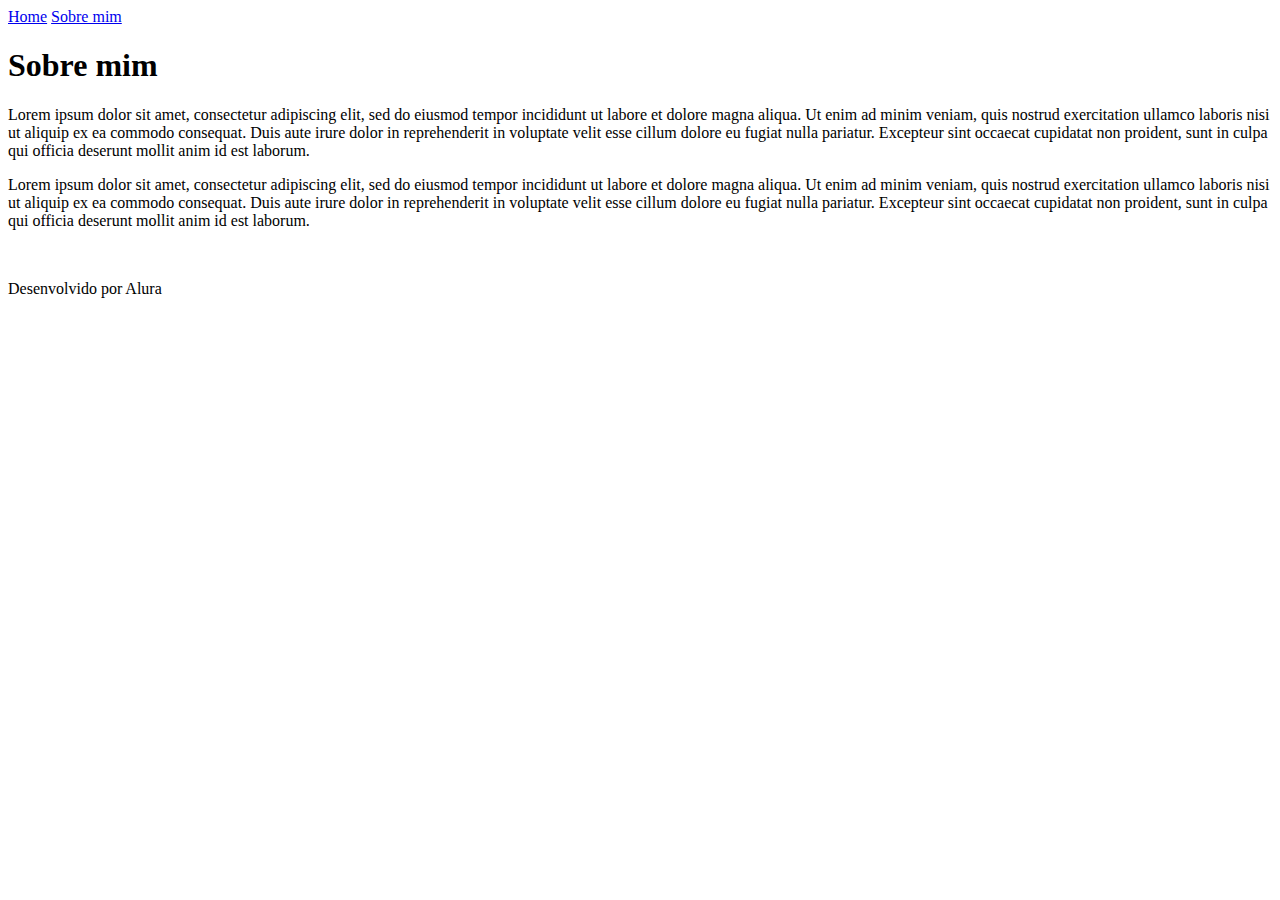
==== about.html @ a64499c3 "Add files via upload" ====
<!DOCTYPE html>
<html lang="pt-br">
<head>
    <meta charset="UTF-8">
    <meta name="viewport" content="width=device-width, initial-scale=1.0">
    <title>Sobre mim</title>
    <link rel="stylesheet" href="./styles/style.css">
</head>
<body>
    <header class="cabecalho">
        <nav class="cabecalho__menu">
        <a class="cabecalho__menu__link" href="Atividade figma.html">Home</a>
        <a class="cabecalho__menu__link" href="about.html">Sobre mim</a>
        </nav>
    </header>
    <main class="apresentacao">
        <section class="apresentacao__conteudo">
        <h1 class="apresentacao__conteudo__titulo">Sobre mim</h1>
        <p class="apresentacao__conteudo__texto">Lorem ipsum dolor sit amet, consectetur adipiscing elit, sed do eiusmod tempor incididunt ut labore et dolore magna aliqua. Ut enim ad minim veniam, quis nostrud exercitation ullamco laboris nisi ut aliquip ex ea commodo consequat. Duis aute irure dolor in reprehenderit in voluptate velit esse cillum dolore eu fugiat nulla pariatur. Excepteur sint occaecat cupidatat non proident, sunt in culpa qui officia deserunt mollit anim id est laborum.</p>
        <p class="apresentacao__conteudo__texto">Lorem ipsum dolor sit amet, consectetur adipiscing elit, sed do eiusmod tempor incididunt ut labore et dolore magna aliqua. Ut enim ad minim veniam, quis nostrud exercitation ullamco laboris nisi ut aliquip ex ea commodo consequat. Duis aute irure dolor in reprehenderit in voluptate velit esse cillum dolore eu fugiat nulla pariatur. Excepteur sint occaecat cupidatat non proident, sunt in culpa qui officia deserunt mollit anim id est laborum.</p>
        </section>
        <img class="apresentacao__imagem" src="./assets/Imagem.png" alt="">
    </main>
    <footer class="rodape">
        <p>Desenvolvido por Alura</p>
    </footer>
</body>
</html>
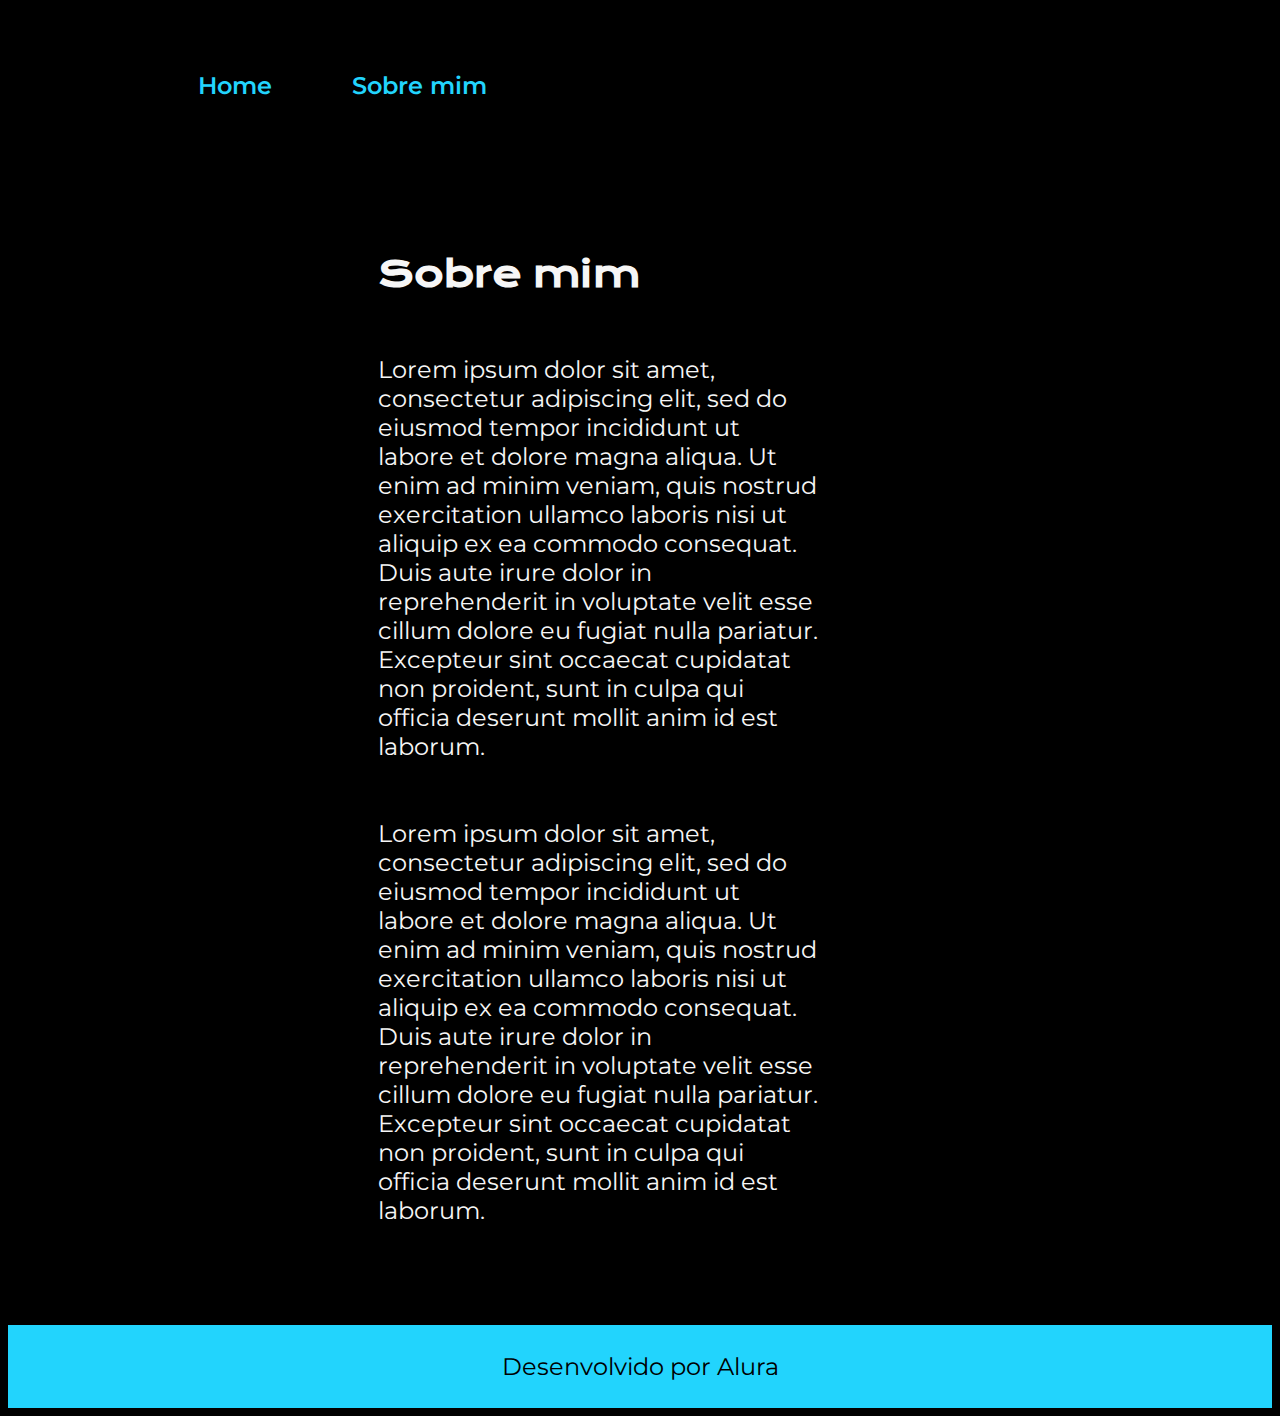
==== commit 600f50c9: "Update about.html" ====
--- a/about.html
+++ b/about.html
@@ -4,7 +4,7 @@
     <meta charset="UTF-8">
     <meta name="viewport" content="width=device-width, initial-scale=1.0">
     <title>Sobre mim</title>
-    <link rel="stylesheet" href="./styles/style.css">
+    <link rel="stylesheet" href="style.css">
 </head>
 <body>
     <header class="cabecalho">
@@ -25,4 +25,4 @@
         <p>Desenvolvido por Alura</p>
     </footer>
 </body>
-</html>+</html>
--- a/style.css
+++ b/style.css
@@ -0,0 +1,145 @@
+@import url('https://fonts.googleapis.com/css2?family=Krona+One&family=Montserrat:ital,wght@0,100..900;1,100..900&display=swap');
+
+
+ *{ 
+    margin: 10;
+    padding: 10;
+    border: 2 solid white;
+ }
+
+:root{
+    --cor-primaria: #000000;
+    --cor-secundaria: #f6f6f6;
+    --cor-terciaria: #22d4fd;
+    --cor-hover: #272727;
+    --fonte-primaria: 'Krona One', sans-serif; 
+    --fonte-secundaria: 'montserrat', sans-serif;
+ }
+body{
+    box-sizing: border-box;
+    background-color: var(--cor-primaria);
+    color: var(--cor-secundaria);
+
+}
+
+.cabecalho{
+    padding: 5% 15%;
+    
+}
+.cabecalho__menu{
+    display: flex;
+    gap: 80px;
+}
+.cabecalho__menu__link {
+    font-family: var(--fonte-secundaria);
+    font-size: 1.5rem;
+    font-weight: 600;
+    color: var(--cor-terciaria);
+    text-decoration: none;
+
+}
+.titulo {
+    border: 2 solid var(--cor-primaria);
+    color: var(--cor-terciaria);
+}
+.nome {
+    color: var(--cor-terciaria);
+}
+.apresentacao {
+    padding: 5% 15%;
+    display: flex;
+    justify-content: center;
+    gap: 82px;
+}
+
+.apresentacao__conteudo {
+    width: 50%;
+    display: flex; 
+    flex-direction: column;
+    gap: 10px;
+}
+
+.apresentacao__conteudo__titulo {
+    font-family: var(--fonte-primaria);
+    font-size: 2.25rem;
+}
+
+.apresentacao__conteudo__texto{
+    font-family: var(--fonte-secundaria);
+    font-weight:400;
+    font-size: 1.5rem;
+}
+.apresentacao__links {
+    
+    font-family: var(--fonte-secundaria);
+    font-weight: 600;
+    display: flex;
+    flex-direction: column;
+    align-items: center;
+    gap: 30px;
+    justify-content: space-between;
+}
+.apresentacao__links__subtitulo{
+    font-family: var(--fonte-primaria);
+    font-size: 1.5rem;
+    font-weight: 400;
+}
+.apresentacao__links__navegacao {
+    display: flex;
+    justify-content: center;
+    gap: 16px;
+    border: 1px solid var(--cor-terciaria);
+    font-size: 1.5rem;
+    width: 50%;
+    padding: 21.5px 0;
+    text-align: center;
+    border-radius: 8px;
+    text-decoration: none;
+    color: var(--cor-secundaria);
+
+}
+.apresentacao__links__navegacao:hover {
+    background-color: var(--cor-hover);
+    padding: 3%;
+}
+
+.apresentacao__imagem{
+    width: auto;
+}
+.rodape {
+    
+    font-family: var(--fonte-secundaria);
+    font-size: 1.5rem;
+    font-weight: 400;
+    color: black;
+    background-color: var(--cor-terciaria);
+    padding: 3px;
+    text-align: center;
+    margin: 1% 0% 0% 0%; 
+    
+}
+
+@media (max-width: 1200px) {
+    .cabecalho{
+        padding: 5%;
+        
+    }
+    .cabecalho__menu {
+        justify-content: center;
+    }
+    .apresentacao {
+        flex-direction: column-reverse;
+        padding: 5% 5%;
+    
+    }
+    .apresentacao__conteudo {
+        width: auto;
+    }
+    .apresentacao__imagem{
+        width: auto;
+    }
+    .apresentacao__links__navegacao{
+        width: 60%;
+    }
+
+}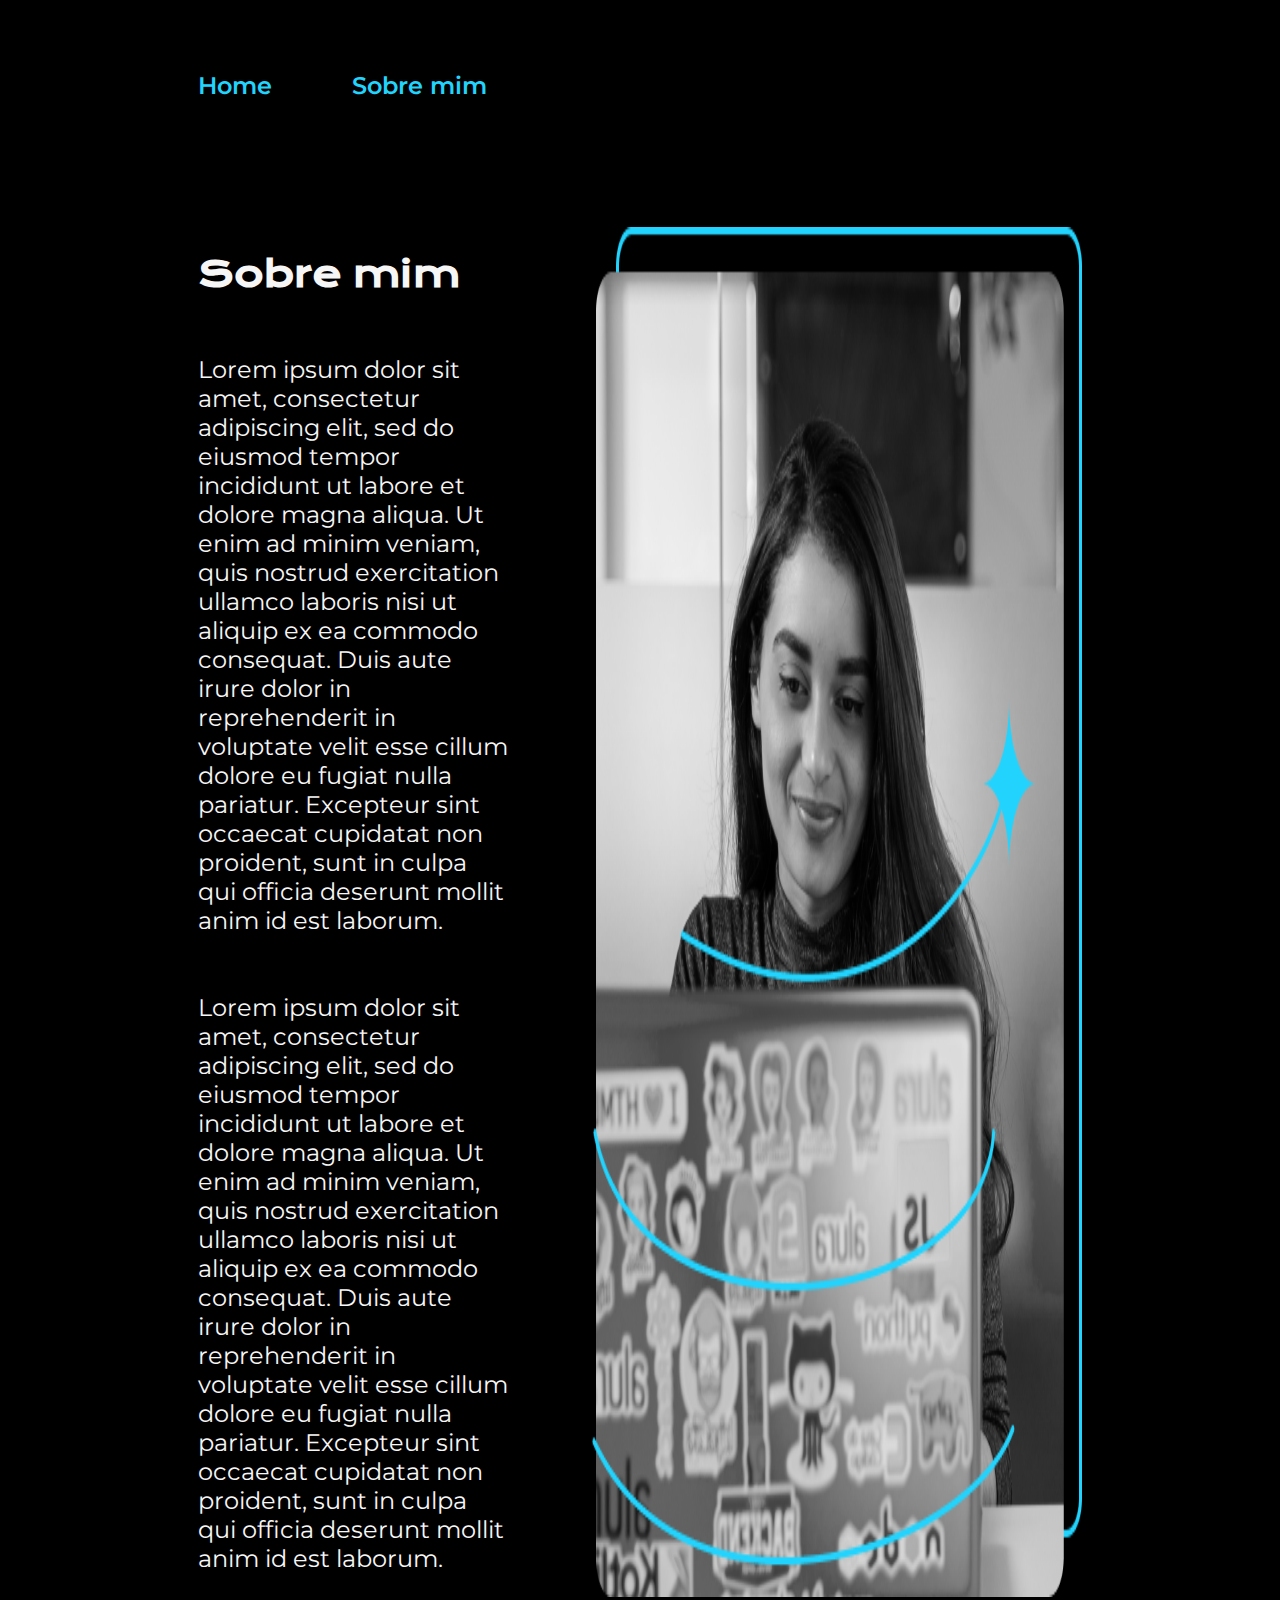
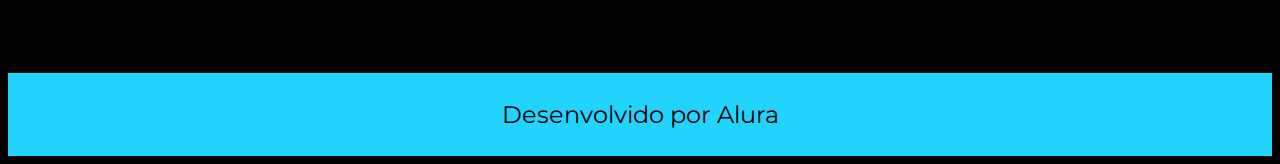
==== commit 776e648b: "Update about.html" ====
--- a/about.html
+++ b/about.html
@@ -19,7 +19,7 @@
         <p class="apresentacao__conteudo__texto">Lorem ipsum dolor sit amet, consectetur adipiscing elit, sed do eiusmod tempor incididunt ut labore et dolore magna aliqua. Ut enim ad minim veniam, quis nostrud exercitation ullamco laboris nisi ut aliquip ex ea commodo consequat. Duis aute irure dolor in reprehenderit in voluptate velit esse cillum dolore eu fugiat nulla pariatur. Excepteur sint occaecat cupidatat non proident, sunt in culpa qui officia deserunt mollit anim id est laborum.</p>
         <p class="apresentacao__conteudo__texto">Lorem ipsum dolor sit amet, consectetur adipiscing elit, sed do eiusmod tempor incididunt ut labore et dolore magna aliqua. Ut enim ad minim veniam, quis nostrud exercitation ullamco laboris nisi ut aliquip ex ea commodo consequat. Duis aute irure dolor in reprehenderit in voluptate velit esse cillum dolore eu fugiat nulla pariatur. Excepteur sint occaecat cupidatat non proident, sunt in culpa qui officia deserunt mollit anim id est laborum.</p>
         </section>
-        <img class="apresentacao__imagem" src="./assets/Imagem.png" alt="">
+        <img class="apresentacao__imagem" src="Imagem.png" alt="">
     </main>
     <footer class="rodape">
         <p>Desenvolvido por Alura</p>
